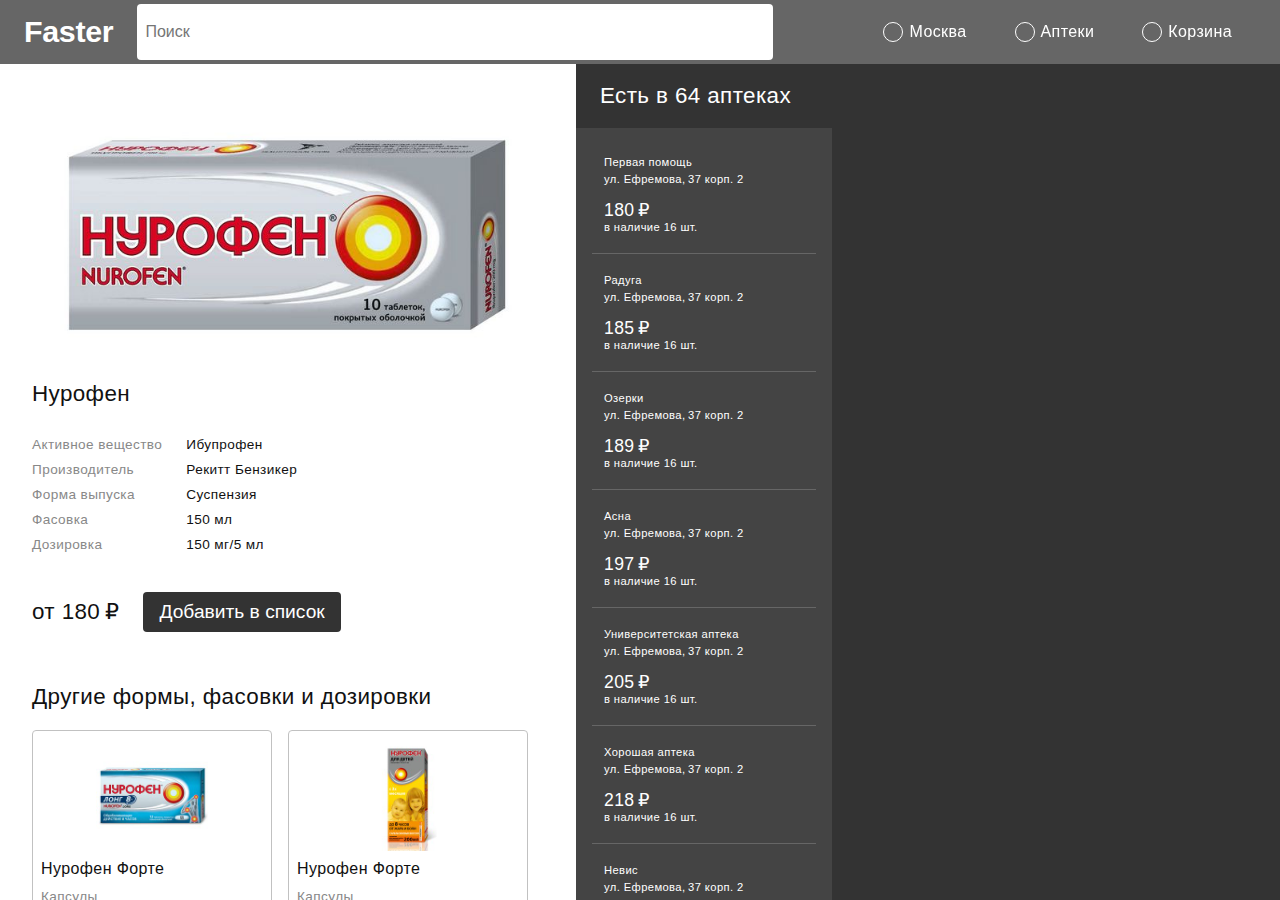
==== index.html @ acc9908e "product page done" ====
<!DOCTYPE html>
<html lang="ru">
<head>
    <meta charset="utf-8">
    <title>Faster</title>
    <link href="style.css" rel="stylesheet">
</head>

<body>
  <header>
    <span class="logo">Faster</span>
    <input class="search" type="text" name="search" placeholder="Поиск">
    <nav>
      <span class="header_nav">Москва</span>
      <span class="header_nav">Аптеки</span>
      <span class="header_nav">Корзина</span>
    </nav>

    <section class="header_apteka">
    <h1 class="header_apteka_title">Есть в 64 аптеках</h1>
      <div class="header_filters">
        <input name="slider" class="header_apteka_slider" type="range" min="180" max="272" step="1" value="272" onchange="document.getElementById('rangeValue').innerHTML = this.value;">
        <span class="slider_value" id="rangeValue">272</span>
        <span class="slider_ruble">&thinsp;&#8381;</span>
        <p class="header_apteka_filter">Круглосуточно</p>
        <p class="header_apteka_filter">Открыто сейчас</p>
      </div>
  </section>
  </header>

  <section class="product">

<div class="product_block product_header">
  <div class="product_title">
    <div class="product_name">
      <h1>Нурофен</h1>
    </div>
    <div class="product_description">
        <div class="product_description_name">
          <p>Активное вещество</p>
          <p>Производитель</p>
          <p>Форма выпуска</p>
          <p>Фасовка</p>
          <p>Дозировка</p>
        </div>
        <div class="product_description_value">
          <p>Ибупрофен</p>
          <p>Рекитт Бензикер</p>
          <p>Суспензия</p>
          <p>150 мл</p>
          <p>150 мг/5 мл</p>
        </div>
    </div>
  </div>
    <div class="product_image">
      <img src="img/nurofen.jpg">
    </div>
</div>

    <div class="product_block product_price">
      <h1>от 180&thinsp;&#8381;</h1>
      <button class="btn" type="submit">Добавить в список</button>
    </div>


    <h1 class="hidden_title_apteki">Есть в 63 аптеках</h1>
    <!-- <button class="btn hidden_title_apteki" type="submit" style="height: 32px; font-size: .85em;">
    Аптеки на карте
    </button> -->
    <div class="hidden_apteki product_block_scroll-x">

      <div class="card_preview_apteka">
        <p class="card_title">Первая помощь</p>
        <p class="card_description">ул. Ефремова,&thinsp;37 корп.&nbsp;2</p>
        <p class="card_description">м. Смоленская</p>
        <p class="card_description">с 8:00 до 23:00</p>
        <div class="flex_card">
          <div>
            <p class="card_price">180&thinsp;&#8381;</p>
            <p class="card_balance">В наличии 8 шт.</p>
          </div>
        </div>
      </div>

      <div class="card_preview_apteka">
        <p class="card_title">Озерки</p>
        <p class="card_description">ул. Ефремова,&thinsp;37 корп.&nbsp;2</p>
        <p class="card_description">м. Смоленская</p>
        <p class="card_description">с 8:00 до 23:00</p>
        <div class="flex_card">
          <div>
            <p class="card_price">186&thinsp;&#8381;</p>
            <p class="card_balance">В наличии 12 шт.</p>
          </div>
        </div>
      </div>

      <div class="card_preview_apteka">
        <p class="card_title">Невис</p>
        <p class="card_description">ул. Ефремова,&thinsp;37 корп.&nbsp;2</p>
        <p class="card_description">м. Смоленская</p>
        <p class="card_description">с 8:00 до 23:00</p>
        <div class="flex_card">
          <div>
            <p class="card_price">189&thinsp;&#8381;</p>
            <p class="card_balance">В наличии 5 шт.</p>
          </div>
        </div>
      </div>

      <div class="card_preview_apteka">
        <p class="card_title">Радуга</p>
        <p class="card_description">ул. Ефремова,&thinsp;37 корп.&nbsp;2</p>
        <p class="card_description">м. Смоленская</p>
        <p class="card_description">с 8:00 до 23:00</p>
        <div class="flex_card">
          <div>
            <p class="card_price">195&thinsp;&#8381;</p>
            <p class="card_balance">В наличии 3 шт.</p>
          </div>
        </div>
      </div>

      <div class="card_preview_apteka">
        <p class="card_title">Первая помощь</p>
        <p class="card_description">ул. Ефремова,&thinsp;37 корп.&nbsp;2</p>
        <p class="card_description">м. Смоленская</p>
        <p class="card_description">с 8:00 до 23:00</p>
        <div class="flex_card">
          <div>
            <p class="card_price">208&thinsp;&#8381;</p>
            <p class="card_balance">В наличии 1 шт.</p>
          </div>
        </div>
      </div>

      <div class="card_preview_apteka">
        <p class="card_title">Первая помощь</p>
        <p class="card_description">ул. Ефремова,&thinsp;37 корп.&nbsp;2</p>
        <p class="card_description">м. Смоленская</p>
        <p class="card_description">с 8:00 до 23:00</p>
        <div class="flex_card">
          <div>
            <p class="card_price">239&thinsp;&#8381;</p>
            <p class="card_balance">В наличии 8 шт.</p>
          </div>
        </div>
      </div>

      <div class="card_all_apteka">
        <span>Все аптеки &#62;</span>
      </div>

    </div>


    <h1>Другие формы, фасовки и дозировки</h1>
    <div class="product_block_scroll-x">

      <div class="card_preview">
        <img class="img_small" src="img/nurofen_analog.jpg">
        <p class="card_title">Нурофен Форте</p>
        <p class="card_description">Капсулы</p>
        <p class="card_description">10 шт.</p>
        <p class="card_description">400 мг</p>
        <div class="flex_card">
          <div>
            <p class="card_price">от 207&thinsp;&#8381;</p>
            <p class="card_balance">Есть в 273 аптеках</p>
          </div>
          <div class="btn_plus">+</div>
        </div>
      </div>

      <div class="card_preview">
        <img class="img_small" src="img/nurofen_2.jpg">
        <p class="card_title">Нурофен Форте</p>
        <p class="card_description">Капсулы</p>
        <p class="card_description">10 шт.</p>
        <p class="card_description">400 мг</p>
        <div class="flex_card">
          <div>
            <p class="card_price">от 207&thinsp;&#8381;</p>
            <p class="card_balance">Есть в 273 аптеках</p>
          </div>
          <div class="btn_plus">+</div>
        </div>
      </div>

      <div class="card_preview">
        <img class="img_small" src="img/nurofen_3.jpg">
        <p class="card_title">Нурофен Форте</p>
        <p class="card_description">Капсулы</p>
        <p class="card_description">10 шт.</p>
        <p class="card_description">400 мг</p>
        <div class="flex_card">
          <div>
            <p class="card_price">от 207&thinsp;&#8381;</p>
            <p class="card_balance">Есть в 273 аптеках</p>
          </div>
          <div class="btn_plus">+</div>
        </div>
      </div>

      <div class="card_preview">
        <img class="img_small" src="img/nurofen_4.jpg">
        <p class="card_title">Нурофен Форте</p>
        <p class="card_description">Капсулы</p>
        <p class="card_description">10 шт.</p>
        <p class="card_description">400 мг</p>
        <div class="flex_card">
          <div>
            <p class="card_price">от 207&thinsp;&#8381;</p>
            <p class="card_balance">Есть в 273 аптеках</p>
          </div>
          <div class="btn_plus">+</div>
        </div>
      </div>

      <div class="card_preview">
        <img class="img_small" src="img/nurofen_analog.jpg">
        <p class="card_title">Нурофен Форте</p>
        <p class="card_description">Капсулы</p>
        <p class="card_description">10 шт.</p>
        <p class="card_description">400 мг</p>
        <div class="flex_card">
          <div>
            <p class="card_price">от 207&thinsp;&#8381;</p>
            <p class="card_balance">Есть в 273 аптеках</p>
          </div>
          <div class="btn_plus">+</div>
        </div>
      </div>

      <div class="card_preview">
        <img class="img_small" src="img/nurofen_2.jpg">
        <p class="card_title">Нурофен Форте</p>
        <p class="card_description">Капсулы</p>
        <p class="card_description">10 шт.</p>
        <p class="card_description">400 мг</p>
        <div class="flex_card">
          <div>
            <p class="card_price">от 207&thinsp;&#8381;</p>
            <p class="card_balance">Есть в 273 аптеках</p>
          </div>
          <div class="btn_plus">+</div>
        </div>
      </div>

      <div class="card_preview">
        <img class="img_small" src="img/nurofen_3.jpg">
        <p class="card_title">Нурофен Форте</p>
        <p class="card_description">Капсулы</p>
        <p class="card_description">10 шт.</p>
        <p class="card_description">400 мг</p>
        <div class="flex_card">
          <div>
            <p class="card_price">от 207&thinsp;&#8381;</p>
            <p class="card_balance">Есть в 273 аптеках</p>
          </div>
          <div class="btn_plus">+</div>
        </div>
      </div>

      <div class="card_preview">
        <img class="img_small" src="img/nurofen_analog.jpg">
        <p class="card_title">Нурофен Форте</p>
        <p class="card_description">Капсулы</p>
        <p class="card_description">10 шт.</p>
        <p class="card_description">400 мг</p>
        <div class="flex_card">
          <div>
            <p class="card_price">от 207&thinsp;&#8381;</p>
            <p class="card_balance">Есть в 273 аптеках</p>
          </div>
          <div class="btn_plus">+</div>
        </div>
      </div>

      <div class="card_preview">
        <img class="img_small" src="img/nurofen_3.jpg">
        <p class="card_title">Нурофен Форте</p>
        <p class="card_description">Капсулы</p>
        <p class="card_description">10 шт.</p>
        <p class="card_description">400 мг</p>
        <div class="flex_card">
          <div>
            <p class="card_price">от 207&thinsp;&#8381;</p>
            <p class="card_balance">Есть в 273 аптеках</p>
          </div>
          <div class="btn_plus">+</div>
        </div>
      </div>

    </div>

    <p class="show_more">Смотреть все &#62;</p>

    <div class="product_block">
      <h1 class="change_title">Чем заменить Нурофен</h1>
      <h2>С одинаковым активным веществом</h2>

      <table>
        <tr>
          <td>Некст</td>
          <td>от 73&thinsp;&#8381;</td>
        </tr>
        <tr>
          <td>Спазган</td>
          <td>от 35&thinsp;&#8381;</td>
        </tr>
        <tr>
          <td>Кетопрофен</td>
          <td>от 175&thinsp;&#8381;</td>
        </tr>
        <tr>
          <td>Ибупрофен</td>
          <td>от 27&thinsp;&#8381;</td>
        </tr>
      </table>

      <h2>С одинаковым действием</h2>

      <table>
        <tr>
          <td>Анальгин</td>
          <td>от 73&thinsp;&#8381;</td>
        </tr>
        <tr>
          <td>Ношпа</td>
          <td>от 35&thinsp;&#8381;</td>
        </tr>
        <tr>
          <td>Аспирин</td>
          <td>от 175&thinsp;&#8381;</td>
        </tr>
        <tr>
          <td>Ибупрофен</td>
          <td>от 27&thinsp;&#8381;</td>
        </tr>
      </table>

    </div>
    <div class="product_block">
      <h1>Описание</h1>
      <p class="instruction">Нурофен - пестероидный противовоспалительный препарат (НПВП). Оказывает направленное действие против боли, обладает жаропонижающим и противовоспалительным свойствами. Механизм действия ибупрофена обусловлен торможением синтеза простагландинов медиаторов боли, воспаления и гипертермической реакции.</p>
    </div>
    <div class="product_block">
      <h1>Показания</h1>
      <p class="instruction">С осторожностью назначают при язвенной болезни желудка и двенадцатиперстной кишки в анамнезе, гастритах, энтеритах, колитах, кровотечениях из ЖКТ в анамнезе, при сопутствующих заболеваниях печени и/или почек, хронической сердечной недостаточности, заболеваниях крови неясной этиологии, бронхиальной астме, крапивнице, рините, полипах слизистой оболочки носа, гипербилирубинемии.
      При необходимости определения 17-кетостероидов препарат следует отменить за 48 ч до исследования.Пациента необходимо проинформировать о том, что при появлении побочных эффектов следует прекратить прием препарата и обратиться к врачу.Не рекомендуется одновременный прием шипучих таблеток Нурофен с ацетилсалициловой кислотой и другими НПВС.
      На фоне применения препарата не рекомендуется употребление алкоголя.</p>
    </div>
    <div class="product_block">
      <h1>Применение и дозы</h1>
      <p class="instruction">Для взрослых и детей старше 12 лет начальная доза препарата составляет 200 мг 3-4 раза/сут. Для достижения быстрого клинического эффекта возможно увеличение начальной дозы до 400 мг 3 раза/сут. Максимальная суточная доза - 1200 мг. Таблетки, покрытые оболочкой, следует запивать водой. Детям 6–12 лет (с массой тела более 20 кг) — по 1 табл. не более 4 раз в день.</p>
    </div>
    <p class="show_more">Полная инструкция &#62;</p>
  </section>

  <section class="list">
    <div class="list_block">
      <div class="apteka_name">Первая помощь</div>
      <div class="apteka_address">ул. Ефремова,&thinsp;37 корп.&nbsp;2</div>
      <div class="apteka_price">180&thinsp;&#8381;</div>
      <div class="apteka_balance">в наличие 16 шт.</div>
    </div>
    <div class="list_block">
      <div class="apteka_name">Радуга</div>
      <div class="apteka_address">ул. Ефремова,&thinsp;37 корп.&nbsp;2</div>
      <div class="apteka_price">185&thinsp;&#8381;</div>
      <div class="apteka_balance">в наличие 16 шт.</div>
    </div>
    <div class="list_block">
      <div class="apteka_name">Озерки</div>
      <div class="apteka_address">ул. Ефремова,&thinsp;37 корп.&nbsp;2</div>
      <div class="apteka_price">189&thinsp;&#8381;</div>
      <div class="apteka_balance">в наличие 16 шт.</div>
    </div>
    <div class="list_block">
      <div class="apteka_name">Асна</div>
      <div class="apteka_address">ул. Ефремова,&thinsp;37 корп.&nbsp;2</div>
      <div class="apteka_price">197&thinsp;&#8381;</div>
      <div class="apteka_balance">в наличие 16 шт.</div>
    </div>
    <div class="list_block">
      <div class="apteka_name">Университетская аптека</div>
      <div class="apteka_address">ул. Ефремова,&thinsp;37 корп.&nbsp;2</div>
      <div class="apteka_price">205&thinsp;&#8381;</div>
      <div class="apteka_balance">в наличие 16 шт.</div>
    </div>
    <div class="list_block">
      <div class="apteka_name">Хорошая аптека</div>
      <div class="apteka_address">ул. Ефремова,&thinsp;37 корп.&nbsp;2</div>
      <div class="apteka_price">218&thinsp;&#8381;</div>
      <div class="apteka_balance">в наличие 16 шт.</div>
    </div>
    <div class="list_block">
      <div class="apteka_name">Невис</div>
      <div class="apteka_address">ул. Ефремова,&thinsp;37 корп.&nbsp;2</div>
      <div class="apteka_price">227&thinsp;&#8381;</div>
      <div class="apteka_balance">в наличие 16 шт.</div>
    </div>
    <div class="list_block">
      <div class="apteka_name">Первая помощь</div>
      <div class="apteka_address">ул. Ефремова,&thinsp;37 корп.&nbsp;2</div>
      <div class="apteka_price">239&thinsp;&#8381;</div>
      <div class="apteka_balance">в наличие 16 шт.</div>
    </div>
    <div class="list_block">
      <div class="apteka_name">Первая помощь</div>
      <div class="apteka_address">ул. Ефремова,&thinsp;37 корп.&nbsp;2</div>
      <div class="apteka_price">250&thinsp;&#8381;</div>
      <div class="apteka_balance">в наличие 16 шт.</div>
    </div>
    <div class="list_block">
      <div class="apteka_name">Первая помощь</div>
      <div class="apteka_address">ул. Ефремова,&thinsp;37 корп.&nbsp;2</div>
      <div class="apteka_price">262&thinsp;&#8381;</div>
      <div class="apteka_balance">в наличие 16 шт.</div>
    </div>
    <div class="list_block">
      <div class="apteka_name">Первая помощь</div>
      <div class="apteka_address">ул. Ефремова,&thinsp;37 корп.&nbsp;2</div>
      <div class="apteka_price">271&thinsp;&#8381;</div>
      <div class="apteka_balance">в наличие 16 шт.</div>
    </div>
    <div class="list_block">
      <div class="apteka_name">Первая помощь</div>
      <div class="apteka_address">ул. Ефремова,&thinsp;37 корп.&nbsp;2</div>
      <div class="apteka_price">274&thinsp;&#8381;</div>
      <div class="apteka_balance">в наличие 16 шт.</div>
    </div>
    <div class="list_block">
      <div class="apteka_name">Первая помощь</div>
      <div class="apteka_address">ул. Ефремова,&thinsp;37 корп.&nbsp;2</div>
      <div class="apteka_price">274&thinsp;&#8381;</div>
      <div class="apteka_balance">в наличие 16 шт.</div>
    </div>
    <div class="list_block">
      <div class="apteka_name">Первая помощь</div>
      <div class="apteka_address">ул. Ефремова,&thinsp;37 корп.&nbsp;2</div>
      <div class="apteka_price">275&thinsp;&#8381;</div>
      <div class="apteka_balance">в наличие 16 шт.</div>
    </div>
    <div class="list_block">
      <div class="apteka_name">Первая помощь</div>
      <div class="apteka_address">ул. Ефремова,&thinsp;37 корп.&nbsp;2</div>
      <div class="apteka_price">278&thinsp;&#8381;</div>
      <div class="apteka_balance">в наличие 16 шт.</div>
    </div>
    <div class="list_block">
      <div class="apteka_name">Первая помощь</div>
      <div class="apteka_address">ул. Ефремова,&thinsp;37 корп.&nbsp;2</div>
      <div class="apteka_price">289&thinsp;&#8381;</div>
      <div class="apteka_balance">в наличие 16 шт.</div>
    </div>
  </section>

  <section class="map">
    <iframe class="map_block" src="https://yandex.ru/map-widget/v1/-/CBapBWUExD"></iframe>
  </section>

  <section class="fixed_bar_mobile">
    <div class="product_price_fixed">
      <h1>от 180&thinsp;&#8381;</h1>
      <button class="btn" type="submit">Добавить в список</button>
    </div>
  </section>

</body>
</html>
---- style.css ----
body {
  margin: 0px;
  font-size: 1em;
  line-height: 1.5em;
  font-weight: 400;
  letter-spacing: .025em;
  font-family: 'Helvetica', sans-serif;
  color: #111;
  -webkit-font-smoothing: antialiased;
}

header {
  display: flex;
  align-items: center;
  position: fixed;
  z-index: 100;
  background-color: #666;
  height: 64px;
  width: 100%;
}

.product {
  display: block;
  height: calc(100vh - 64px);
  position: absolute;
  top: 64px;
  width: 45%; /*ширина блока описания продукта*/
  overflow-y: scroll;
  box-sizing: border-box;
  padding: 24px 32px;
}

.product_block {
  width: 100%;
  border-radius: 4px;
  margin: 32px auto;
}

.product_block_scroll-x {
  display: flex;
  align-items: center;
  width: 100%;
  overflow-x: scroll;
  margin-bottom: 16px;
  margin-top: 16px;
}

.card_preview {
  flex: none;
  width: 240px;
  height: 300px;
  border: 1px solid #C1C1C1;
  border-radius: 4px;
  padding: 8px;
  margin-right: 16px;
  box-sizing: border-box;
  cursor: pointer;
}

.list {
  display: block;
  background-color: #444;
  height: calc(100vh - 128px);
  position: absolute;
  top: 128px;
  left: 45%;
  width: 20%; /*ширина блока аптек*/
  overflow-y: scroll;
  padding: 8px 16px 16px 16px;
  box-sizing: border-box;
}

.list_block {
  width: 100%;
  border-bottom: 1px solid #666;
  margin: 0px auto;
  padding: 12px;
  box-sizing: border-box;
  cursor: pointer;
}

.list_block:hover {
  background-color: #555;
}

.map {
  display: block;
  background-color: #333;
  height: calc(100vh - 128px);
  position: absolute;
  top: 128px;
  right: 0px;
  width: 35%; /*ширина карты*/
  overflow-y: scroll;
}

.map_block {
  width: 100%;
  height: calc(100vh - 64px);
  border: none;
}

.header_apteka {
  display: flex;
  justify-content: space-between;
  align-items: center;
  background-color: #333;
  height: 64px;
  position: fixed;
  top: 64px;
  right: 0px;
  width: 55%; /*ширина хедера блока аптек*/
  padding: 16px 24px;
  box-sizing: border-box;
}

.header_apteka_title {
	display: block;
	color: #fff;
	margin-right: 40px;
}

.header_apteka_filter {
	display: block;
	font-size: .85em;
	background-color: #999;
	border-radius: 4px;
	text-align: center;
	vertical-align: middle;
	padding: 4px 12px;
	box-sizing: border-box;
	height: 28px;
	margin-right: 16px;
	cursor: pointer;
}

.header_filters {
  display: flex;
  align-items: center;
}

.header_apteka_slider {
  margin-right: 4px;
}

.slider_value {
  font-size: .85em;
  color: #fff;
}

.slider_ruble {
  font-size: .85em;
  color: #fff;
  margin-right: 32px;
}

.header_apteka_filter:hover {
   background-color: #777;
}

.logo {
  display: block;
  margin: auto 24px;
  font-size: 1.9em;
  font-weight: bold;
  line-height: 1.9em;
  letter-spacing: -.01em;
  color: #fff;
}

.search {
  display: block;
  margin-right: 24px;
  border: none;
  border-radius: 4px;
  background-color: #fff;
  height: 40px;
  width: 620px;
  padding: 8px;
  font-size: inherit;
}

nav {
  display: flex;
  margin-left: auto;
  margin-right: 24px;
}

.header_nav {
  display: flex;
  align-items: center;
  margin: 24px;
  color: #fff;
  cursor: pointer;
}

.header_nav::before {
  content: "";
  display: block;
  width: 18px;
  height: 18px;
  border-radius: 50%;
  border: 1px solid #fff;
  margin-right: 6px;
}

.apteka_name {
  font-size: .85em;
  line-height: 1.2em;
  margin-top: 8px;
  margin-bottom: 4px;
  color: #fff;
}

.apteka_address {
  font-size: .85em;
  line-height: 1.2em;
  margin-bottom: 12px;
  color: #fff;
}

.apteka_price {
  font-size: 1.4em;
  line-height: 1.3em;
  font-weight: 400;
  color: #fff;
}

.apteka_balance {
  font-size: .85em;
  line-height: 1em;
  margin-bottom: 8px;
  color: #fff;
}

h1 {
  font-size: 1.8em;
  line-height: 1.5em;
  font-weight: 400;
  margin: 0px;
}

h2 {
  font-size: 1.3em;
  line-height: 1.3em;
  font-weight: 400;
  margin-bottom: 12px;
  margin-top: 32px;
}

p {
  font-size: .85em;
  line-height: 1.4;
  margin-top: 0px;
  margin-bottom: 6px;
}

.change_title {
  margin: 64px 0px 0px 0px;
}

.btn {
  height: 40px;
  padding: 0px 16px;
  border-radius: 4px;
  border: none;
  background-color: #333;
  font-size: 1.2em;
  color: #fff;
  margin-left: 24px;
  cursor: pointer;
}

.btn:active,
.btn:hover,
.btn:checked {
  background-color: #222;
}

.product_description {
  display: flex;
  margin-top: 24px;
}

.product_description_name {
  margin-right: 24px;
  color: #888;
}

.product_price {
  display: flex;
  flex-wrap: wrap;
  align-items: center;
  margin-bottom: 48px;
}

.product_header {
  display: flex;
  flex-wrap: wrap;
}

.product_title {
  flex: none;
  width: 50%;
}

.product_image {
  flex: none;
  width: 50%;
}

img {
  width: 100%;
  padding: 0px 16px;
  box-sizing: border-box;
}

.img_small {
  display: block;
  width: 65%;
  box-sizing: border-box;
  margin: 0px auto;
}

.card_title {
  font-size: 1em;
  line-height: 1.2em;
  margin-top: 8px;
  margin-bottom: 12px;
}

.card_description {
  font-size: .85em;
  line-height: 1em;
  color: #888;
}

.card_price {
  font-size: 1.4em;
  line-height: 1.3em;
  margin-top: 16px;
}

.card_balance {
  font-size: .85em;
  line-height: 1.2em;
  color: #888;
}

.btn_plus {
  display: block;
  color: #fff;
  width: 32px;
  height: 32px;
  font-size: 1em;
  line-height: 1.9em;
  text-align: center;
  vertical-align: middle;
  border-radius: 4px;
  background-color: #333;
  margin-right: 8px;
}

.flex_card {
  display: flex;
  justify-content: space-between;
  align-items: flex-end;
}

.show_more {
  display: block;
  float: right;
  margin-bottom: 40px;
  font-size: 1em;
  cursor: pointer;
}

table {
  width: 100%;
  border-collapse: collapse;
}

tr td:last-child {
  float: right;
  margin-right: 8px;
  margin-left: 16px;
}

td {
  padding-bottom: 12px;
  padding-top: 12px;
  font-size: 1em;
  font-weight: 400;
}

tr {
  border-bottom: 1px solid #C1C1C1;
  border-top: 1px solid #C1C1C1;
}

.instruction {
  max-width: 600px;
  margin-top: 8px;
}

.hidden_apteki,
.hidden_title_apteki {
	display: none;
}

.card_preview_apteka {
	  flex: none;
      width: 200px;
      height: 200px;
      border: 1px solid #C1C1C1;
      border-radius: 4px;
      padding: 12px;
      margin-right: 16px;
      box-sizing: border-box;
      cursor: pointer;
}

.card_all_apteka {
  display: flex;
  justify-content: center;
  align-items: center;
  flex: none;
  width: 140px;
  height: 140px;
  border-radius: 50%;
  border: 1px solid #C1C1C1;
  margin-right: 16px;
  cursor: pointer;
}

.fixed_bar_mobile {
	display: none;
}

.product_price_fixed {
  display: none;
}








@media only screen and (max-width: 1024px) {
	.product {width: 100%; padding: 16px 16px;}
	.product_image img {width: 70%; display: block; margin: 0px auto;}
    .list {display: none;}
    .map {display: none;}
    .header_apteka {display: none;}
    .header_nav {display: none;}
    .hidden_apteki {display: flex; margin-bottom: 56px; }
    .hidden_title_apteki {display: inline;}
    .product_price {display: none;}
    .fixed_bar_mobile {display: block;
                       padding-top: 12px;
                       box-sizing: border-box;
                       position: fixed;
                       z-index: 100;
                       bottom: 0px;
                       background-color: #999;
                       height: 64px;
                       width: 100%;}
    .product_price_fixed {
                       display: flex;
                       flex-wrap: wrap;
                       justify-content: space-between;
                       align-items: center;
                       margin: auto 16px;}
    .product .show_more:last-child {margin-bottom: 72px;}
}

@media only screen and (max-width: 1370px) {
	  .apteka_name {font-size: .7em;}
    .apteka_address {font-size: .7em;}
    .apteka_price {font-size: 1.1em;}
    .apteka_balance {font-size: .7em;}
    .product_header {flex-direction: column;}
    .product_title {width: 100%;}
    .product_image {width: 100%; margin-bottom: 24px; order: -1;}
    h1 {font-size: 1.4em;}
	  h2 {font-size: 1em;}
	  td {font-size: .85em;}
}

@media only screen and (max-width: 1240px) {
	.card_preview {width: 180px; height: 280px;}
}

@media only screen and (max-width: 1520px) {
     .header_apteka_filter {display: none;}
     .header_apteka_slider {display: none;}
     .slider_value {display: none;}
     .slider_ruble {display: none;}
}
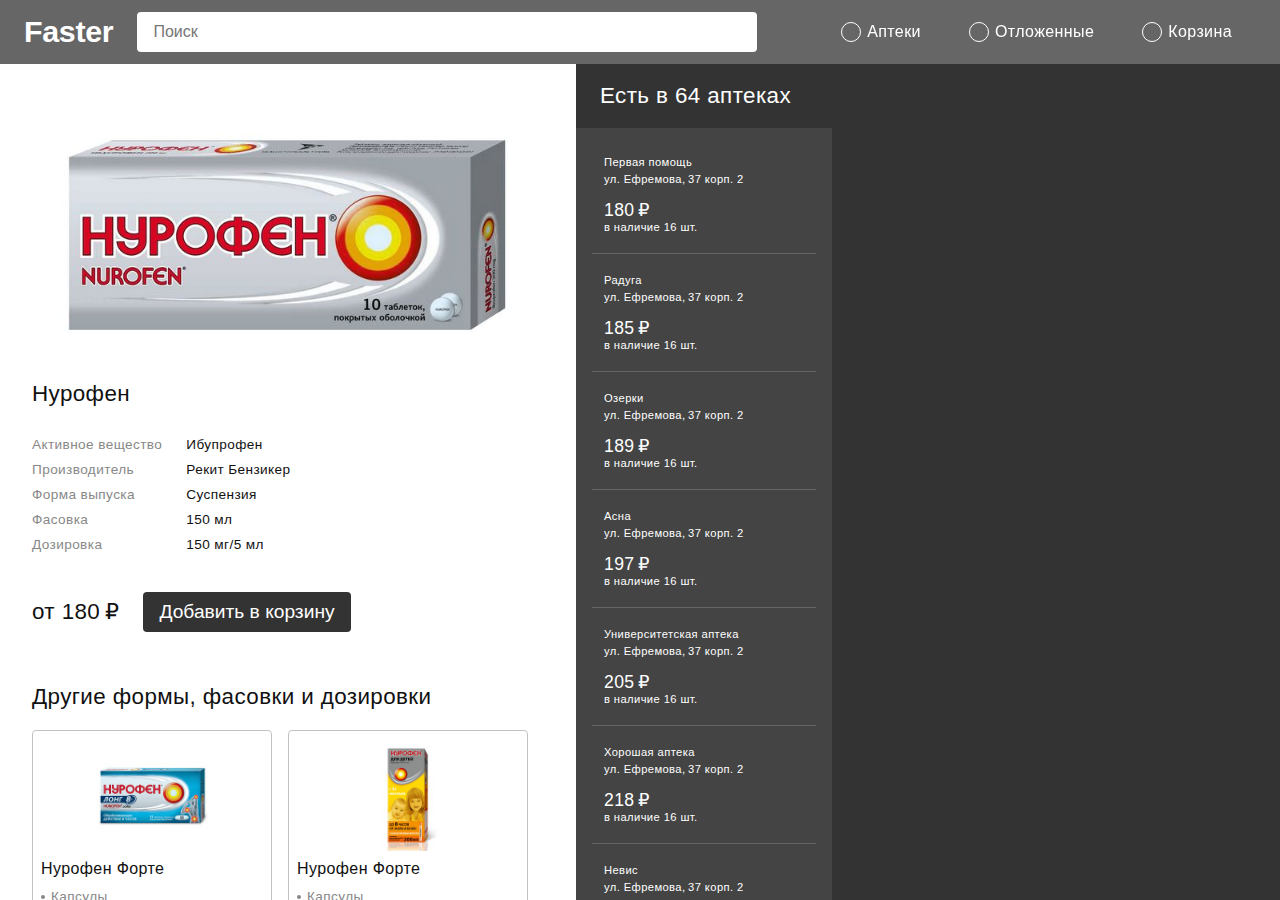
==== commit f6e41e29: "Card style changes" ====
--- a/index.html
+++ b/index.html
@@ -11,8 +11,8 @@
     <span class="logo">Faster</span>
     <input class="search" type="text" name="search" placeholder="Поиск">
     <nav>
-      <span class="header_nav">Москва</span>
       <span class="header_nav">Аптеки</span>
+      <span class="header_nav">Отложенные</span>
       <span class="header_nav">Корзина</span>
     </nav>
 
@@ -45,7 +45,7 @@
         </div>
         <div class="product_description_value">
           <p>Ибупрофен</p>
-          <p>Рекитт Бензикер</p>
+          <p>Рекит Бензикер</p>
           <p>Суспензия</p>
           <p>150 мл</p>
           <p>150 мг/5 мл</p>
@@ -59,21 +59,18 @@
 
     <div class="product_block product_price">
       <h1>от 180&thinsp;&#8381;</h1>
-      <button class="btn" type="submit">Добавить в список</button>
+      <button class="btn" type="submit">Добавить в корзину</button>
     </div>
 
 
     <h1 class="hidden_title_apteki">Есть в 63 аптеках</h1>
-    <!-- <button class="btn hidden_title_apteki" type="submit" style="height: 32px; font-size: .85em;">
-    Аптеки на карте
-    </button> -->
     <div class="hidden_apteki product_block_scroll-x">
 
       <div class="card_preview_apteka">
         <p class="card_title">Первая помощь</p>
-        <p class="card_description">ул. Ефремова,&thinsp;37 корп.&nbsp;2</p>
-        <p class="card_description">м. Смоленская</p>
-        <p class="card_description">с 8:00 до 23:00</p>
+        <p class="card_description_apteka">ул. Ефремова,&thinsp;37 корп.&nbsp;2</p>
+        <p class="card_description_metro">Смоленская</p>
+        <p class="card_description_apteka">с 8:00 до 23:00</p>
         <div class="flex_card">
           <div>
             <p class="card_price">180&thinsp;&#8381;</p>
@@ -84,9 +81,9 @@
 
       <div class="card_preview_apteka">
         <p class="card_title">Озерки</p>
-        <p class="card_description">ул. Ефремова,&thinsp;37 корп.&nbsp;2</p>
-        <p class="card_description">м. Смоленская</p>
-        <p class="card_description">с 8:00 до 23:00</p>
+        <p class="card_description_apteka">ул. Ефремова,&thinsp;37 корп.&nbsp;2</p>
+        <p class="card_description_metro">Смоленская</p>
+        <p class="card_description_apteka">с 8:00 до 23:00</p>
         <div class="flex_card">
           <div>
             <p class="card_price">186&thinsp;&#8381;</p>
@@ -97,9 +94,9 @@
 
       <div class="card_preview_apteka">
         <p class="card_title">Невис</p>
-        <p class="card_description">ул. Ефремова,&thinsp;37 корп.&nbsp;2</p>
-        <p class="card_description">м. Смоленская</p>
-        <p class="card_description">с 8:00 до 23:00</p>
+        <p class="card_description_apteka">ул. Ефремова,&thinsp;37 корп.&nbsp;2</p>
+        <p class="card_description_metro">Смоленская</p>
+        <p class="card_description_apteka">с 8:00 до 23:00</p>
         <div class="flex_card">
           <div>
             <p class="card_price">189&thinsp;&#8381;</p>
@@ -110,9 +107,9 @@
 
       <div class="card_preview_apteka">
         <p class="card_title">Радуга</p>
-        <p class="card_description">ул. Ефремова,&thinsp;37 корп.&nbsp;2</p>
-        <p class="card_description">м. Смоленская</p>
-        <p class="card_description">с 8:00 до 23:00</p>
+        <p class="card_description_apteka">ул. Ефремова,&thinsp;37 корп.&nbsp;2</p>
+        <p class="card_description_metro">Смоленская</p>
+        <p class="card_description_apteka">с 8:00 до 23:00</p>
         <div class="flex_card">
           <div>
             <p class="card_price">195&thinsp;&#8381;</p>
@@ -123,9 +120,9 @@
 
       <div class="card_preview_apteka">
         <p class="card_title">Первая помощь</p>
-        <p class="card_description">ул. Ефремова,&thinsp;37 корп.&nbsp;2</p>
-        <p class="card_description">м. Смоленская</p>
-        <p class="card_description">с 8:00 до 23:00</p>
+        <p class="card_description_apteka">ул. Ефремова,&thinsp;37 корп.&nbsp;2</p>
+        <p class="card_description_metro">Смоленская</p>
+        <p class="card_description_apteka">с 8:00 до 23:00</p>
         <div class="flex_card">
           <div>
             <p class="card_price">208&thinsp;&#8381;</p>
@@ -136,9 +133,9 @@
 
       <div class="card_preview_apteka">
         <p class="card_title">Первая помощь</p>
-        <p class="card_description">ул. Ефремова,&thinsp;37 корп.&nbsp;2</p>
-        <p class="card_description">м. Смоленская</p>
-        <p class="card_description">с 8:00 до 23:00</p>
+        <p class="card_description_apteka">ул. Ефремова,&thinsp;37 корп.&nbsp;2</p>
+        <p class="card_description_metro">Смоленская</p>
+        <p class="card_description_apteka">с 8:00 до 23:00</p>
         <div class="flex_card">
           <div>
             <p class="card_price">239&thinsp;&#8381;</p>
@@ -464,7 +461,7 @@
   <section class="fixed_bar_mobile">
     <div class="product_price_fixed">
       <h1>от 180&thinsp;&#8381;</h1>
-      <button class="btn" type="submit">Добавить в список</button>
+      <button class="btn" type="submit">Добавить в корзину</button>
     </div>
   </section>
 
--- a/style.css
+++ b/style.css
@@ -177,6 +177,8 @@
   height: 40px;
   width: 620px;
   padding: 8px;
+  padding-left: 16px;
+  box-sizing: border-box;
   font-size: inherit;
 }
 
@@ -330,9 +332,21 @@
 }
 
 .card_description {
+  display: flex;
+  align-items: center;
   font-size: .85em;
   line-height: 1em;
   color: #888;
+}
+
+.card_description::before {
+  content: "";
+  display: block;
+  width: 4px;
+  height: 4px;
+  border-radius: 50%;
+  background-color: #888;
+  margin-right: 6px;
 }
 
 .card_price {
@@ -410,14 +424,44 @@
 
 .card_preview_apteka {
 	  flex: none;
-      width: 200px;
-      height: 200px;
-      border: 1px solid #C1C1C1;
-      border-radius: 4px;
-      padding: 12px;
-      margin-right: 16px;
-      box-sizing: border-box;
-      cursor: pointer;
+    width: 200px;
+    height: 200px;
+    border: 1px solid #C1C1C1;
+    border-radius: 4px;
+    padding: 12px;
+    margin-right: 16px;
+    box-sizing: border-box;
+    cursor: pointer;
+}
+
+.card_description_apteka {
+  font-size: .85em;
+  line-height: 1em;
+  color: #888;
+}
+
+.card_description_metro {
+  display: flex;
+  align-items: center;
+  font-size: .85em;
+  line-height: 1em;
+  color: #888;
+}
+
+.card_description_metro::before {
+  content: "м";
+  font-size: .8em;
+  line-height: 1.1em;
+  padding: 0px 2px;
+  box-sizing: border-box;
+  color: #fff;
+  display: block;
+  width: 12px;
+  height: 12px;
+  border-radius: 50%;
+  background-color: #888;
+  margin-right: 6px;
+
 }
 
 .card_all_apteka {
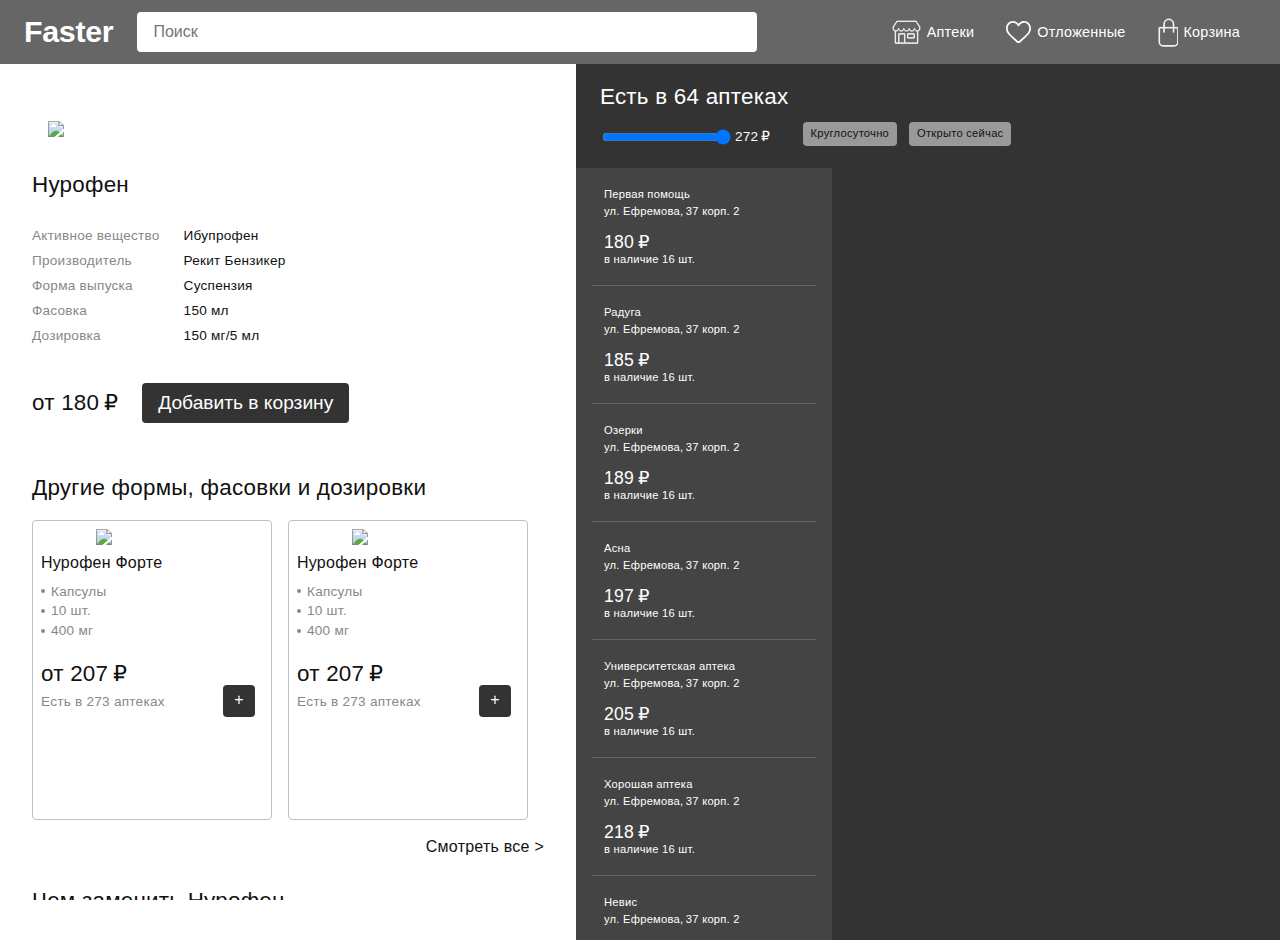
==== commit 4b8c0689: "Merge branch 'master' of https://github.com/noiseswash/Faster" ====
--- a/index.html
+++ b/index.html
@@ -11,9 +11,9 @@
     <span class="logo">Faster</span>
     <input class="search" type="text" name="search" placeholder="Поиск">
     <nav>
-      <span class="header_nav">Аптеки</span>
-      <span class="header_nav">Отложенные</span>
-      <span class="header_nav">Корзина</span>
+      <span class="header_nav nav_apteki">Аптеки</span>
+      <span class="header_nav nav_likes">Отложенные</span>
+      <a href="./faster_bag.html"><span class="header_nav nav_bag">Корзина</span></a>
     </nav>
 
     <section class="header_apteka">
--- a/style.css
+++ b/style.css
@@ -3,7 +3,7 @@
   font-size: 1em;
   line-height: 1.5em;
   font-weight: 400;
-  letter-spacing: .025em;
+  letter-spacing: .015em;
   font-family: 'Helvetica', sans-serif;
   color: #111;
   -webkit-font-smoothing: antialiased;
@@ -66,7 +66,7 @@
   left: 45%;
   width: 20%; /*ширина блока аптек*/
   overflow-y: scroll;
-  padding: 8px 16px 16px 16px;
+  padding: 0px 16px;
   box-sizing: border-box;
 }
 
@@ -121,17 +121,17 @@
 }
 
 .header_apteka_filter {
-	display: block;
-	font-size: .85em;
-	background-color: #999;
-	border-radius: 4px;
-	text-align: center;
-	vertical-align: middle;
-	padding: 4px 12px;
-	box-sizing: border-box;
-	height: 28px;
-	margin-right: 16px;
-	cursor: pointer;
+  display: block;
+  font-size: .7em;
+  background-color: #999;
+  border-radius: 4px;
+  text-align: center;
+  vertical-align: middle;
+  padding: 4px 8px;
+  box-sizing: border-box;
+  height: 24px;
+  margin-right: 12px;
+  cursor: pointer;
 }
 
 .header_filters {
@@ -160,7 +160,7 @@
 
 .logo {
   display: block;
-  margin: auto 24px;
+  margin: auto 8px auto 24px;
   font-size: 1.9em;
   font-weight: bold;
   line-height: 1.9em;
@@ -171,6 +171,7 @@
 .search {
   display: block;
   margin-right: 24px;
+  margin-left: 16px;
   border: none;
   border-radius: 4px;
   background-color: #fff;
@@ -191,18 +192,43 @@
 .header_nav {
   display: flex;
   align-items: center;
-  margin: 24px;
-  color: #fff;
-  cursor: pointer;
-}
-
-.header_nav::before {
+  margin: 16px;
+  color: #fff;
+  cursor: pointer;
+  font-size: .9em;
+  line-height: 1em;
+}
+
+.nav_apteki::before {
   content: "";
-  display: block;
-  width: 18px;
-  height: 18px;
-  border-radius: 50%;
-  border: 1px solid #fff;
+  background-image: url('./img/apteka_icon.svg');
+  background-repeat: no-repeat;
+  background-size: cover;
+  display: block;
+  width: 29px;
+  height: 24px;
+  margin-right: 6px;
+}
+
+.nav_likes::before {
+  content: "";
+  background-image: url('./img/like_icon.svg');
+  background-repeat: no-repeat;
+  background-size: cover;
+  display: block;
+  width: 25px;
+  height: 22px;
+  margin-right: 6px;
+}
+
+.nav_bag::before {
+  content: "";
+  background-image: url('./img/bag_icon.svg');
+  background-repeat: no-repeat;
+  background-size: cover;
+  display: block;
+  width: 20px;
+  height: 29px;
   margin-right: 6px;
 }
 
@@ -255,6 +281,10 @@
   line-height: 1.4;
   margin-top: 0px;
   margin-bottom: 6px;
+}
+
+a {
+  text-decoration: none;
 }
 
 .change_title {
@@ -490,7 +520,26 @@
 
 
 
-
+@media only screen and (max-width: 1440px) {
+    .header_apteka {flex-direction: column;
+                    align-items: flex-start;
+                    height: 104px;}
+    .list, .map {top: 168px;}
+    .apteka_name {font-size: .7em;}
+    .apteka_address {font-size: .7em;}
+    .apteka_price {font-size: 1.1em;}
+    .apteka_balance {font-size: .7em;}
+    .product_header {flex-direction: column;}
+    .product_title {width: 100%;}
+    .product_image {width: 100%; margin-bottom: 24px; order: -1;}
+    h1 {font-size: 1.4em;}
+    h2 {font-size: 1em;}
+    td {font-size: .85em;}
+}
+
+@media only screen and (max-width: 1240px) {
+  .card_preview {width: 180px; height: 280px;}
+}
 
 @media only screen and (max-width: 1024px) {
 	.product {width: 100%; padding: 16px 16px;}
@@ -498,7 +547,7 @@
     .list {display: none;}
     .map {display: none;}
     .header_apteka {display: none;}
-    .header_nav {display: none;}
+    .nav_apteki, .nav_likes {display: none;}
     .hidden_apteki {display: flex; margin-bottom: 56px; }
     .hidden_title_apteki {display: inline;}
     .product_price {display: none;}
@@ -520,26 +569,6 @@
     .product .show_more:last-child {margin-bottom: 72px;}
 }
 
-@media only screen and (max-width: 1370px) {
-	  .apteka_name {font-size: .7em;}
-    .apteka_address {font-size: .7em;}
-    .apteka_price {font-size: 1.1em;}
-    .apteka_balance {font-size: .7em;}
-    .product_header {flex-direction: column;}
-    .product_title {width: 100%;}
-    .product_image {width: 100%; margin-bottom: 24px; order: -1;}
-    h1 {font-size: 1.4em;}
-	  h2 {font-size: 1em;}
-	  td {font-size: .85em;}
-}
-
-@media only screen and (max-width: 1240px) {
-	.card_preview {width: 180px; height: 280px;}
-}
-
-@media only screen and (max-width: 1520px) {
-     .header_apteka_filter {display: none;}
-     .header_apteka_slider {display: none;}
-     .slider_value {display: none;}
-     .slider_ruble {display: none;}
-}
+@media only screen and (max-width: 500px) {
+  .logo {display: none;}
+}
